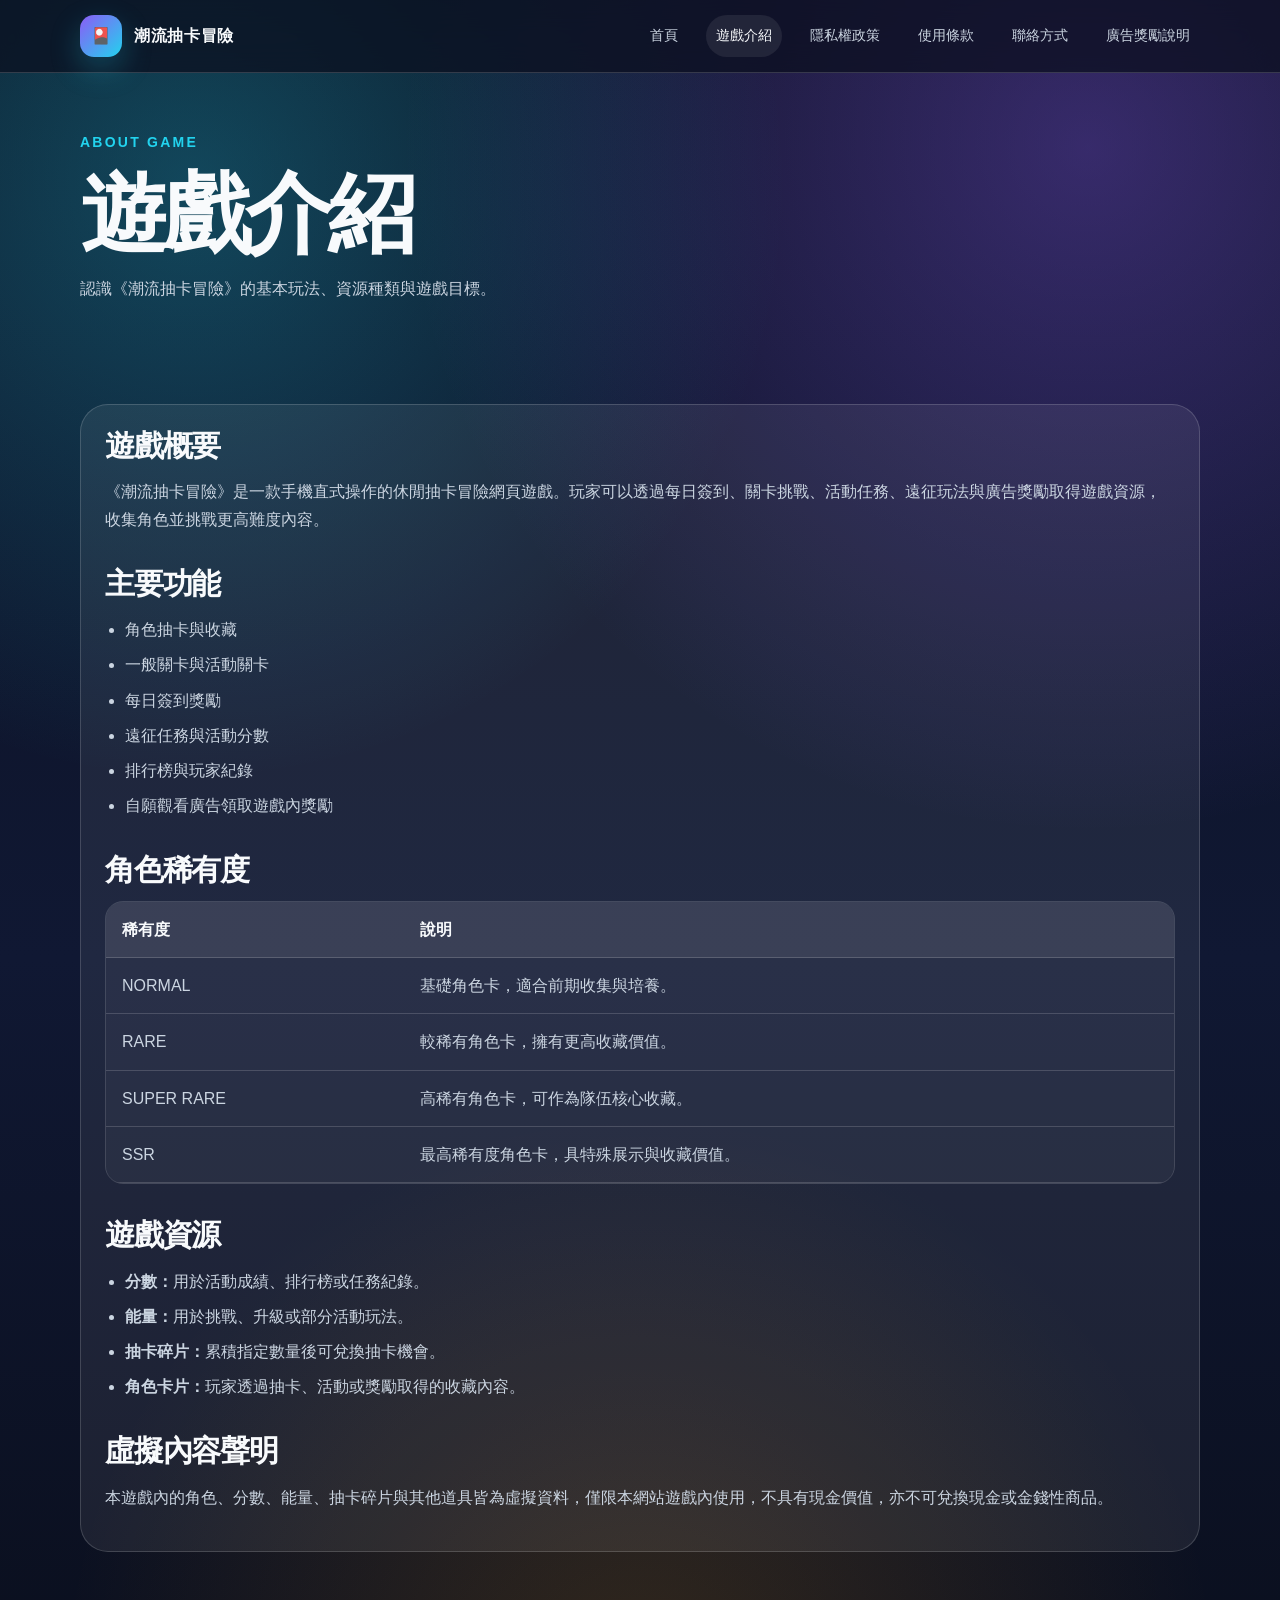
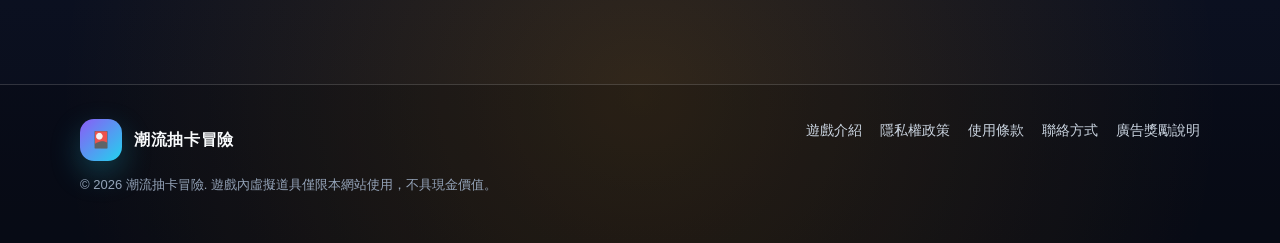
==== about.html @ 0007757f "Add files via upload" ====
<!doctype html>
<html lang="zh-Hant-TW">
<head>
  <meta charset="utf-8">
  <meta name="viewport" content="width=device-width, initial-scale=1">
  <title>遊戲介紹｜潮流抽卡冒險</title>
  <meta name="description" content="潮流抽卡冒險遊戲介紹與玩法說明。">
  <meta name="theme-color" content="#0b1020">
  <link rel="stylesheet" href="assets/styles.css">
</head>
<body>
<header class="site-header">
  <div class="container navbar">
    <a class="brand" href="index.html" aria-label="潮流抽卡冒險 首頁">
      <span class="brand-mark">🎴</span>
      <span>潮流抽卡冒險</span>
    </a>
    <button class="menu-button" data-menu-button aria-expanded="false" aria-label="開啟選單">選單</button>
    <nav class="nav-links" data-nav-links>
      <a href="index.html">首頁</a>
<a href="about.html" aria-current="page">遊戲介紹</a>
<a href="privacy.html">隱私權政策</a>
<a href="terms.html">使用條款</a>
<a href="contact.html">聯絡方式</a>
<a href="rewarded-ads.html">廣告獎勵說明</a>
    </nav>
  </div>
</header>
<main>

<section class="page-hero">
  <div class="container">
    <div class="eyebrow">About Game</div>
    <h1>遊戲介紹</h1>
    <p>認識《潮流抽卡冒險》的基本玩法、資源種類與遊戲目標。</p>
  </div>
</section>
<section class="section">
  <div class="container content">
    <h2>遊戲概要</h2>
    <p>《潮流抽卡冒險》是一款手機直式操作的休閒抽卡冒險網頁遊戲。玩家可以透過每日簽到、關卡挑戰、活動任務、遠征玩法與廣告獎勵取得遊戲資源，收集角色並挑戰更高難度內容。</p>

    <h2>主要功能</h2>
    <ul>
      <li>角色抽卡與收藏</li>
      <li>一般關卡與活動關卡</li>
      <li>每日簽到獎勵</li>
      <li>遠征任務與活動分數</li>
      <li>排行榜與玩家紀錄</li>
      <li>自願觀看廣告領取遊戲內獎勵</li>
    </ul>

    <h2>角色稀有度</h2>
    <div class="table-wrap">
      <table>
        <thead>
          <tr><th>稀有度</th><th>說明</th></tr>
        </thead>
        <tbody>
          <tr><td>NORMAL</td><td>基礎角色卡，適合前期收集與培養。</td></tr>
          <tr><td>RARE</td><td>較稀有角色卡，擁有更高收藏價值。</td></tr>
          <tr><td>SUPER RARE</td><td>高稀有角色卡，可作為隊伍核心收藏。</td></tr>
          <tr><td>SSR</td><td>最高稀有度角色卡，具特殊展示與收藏價值。</td></tr>
        </tbody>
      </table>
    </div>

    <h2>遊戲資源</h2>
    <ul>
      <li><strong>分數：</strong>用於活動成績、排行榜或任務紀錄。</li>
      <li><strong>能量：</strong>用於挑戰、升級或部分活動玩法。</li>
      <li><strong>抽卡碎片：</strong>累積指定數量後可兌換抽卡機會。</li>
      <li><strong>角色卡片：</strong>玩家透過抽卡、活動或獎勵取得的收藏內容。</li>
    </ul>

    <h2>虛擬內容聲明</h2>
    <p>本遊戲內的角色、分數、能量、抽卡碎片與其他道具皆為虛擬資料，僅限本網站遊戲內使用，不具有現金價值，亦不可兌換現金或金錢性商品。</p>
  </div>
</section>

</main>
<footer class="site-footer">
  <div class="container footer-grid">
    <div>
      <div class="brand">
        <span class="brand-mark">🎴</span>
        <span>潮流抽卡冒險</span>
      </div>
      <p class="copyright">© 2026 潮流抽卡冒險. 遊戲內虛擬道具僅限本網站使用，不具現金價值。</p>
    </div>
    <div class="footer-links">
      <a href="about.html">遊戲介紹</a>
      <a href="privacy.html">隱私權政策</a>
      <a href="terms.html">使用條款</a>
      <a href="contact.html">聯絡方式</a>
      <a href="rewarded-ads.html">廣告獎勵說明</a>
    </div>
  </div>
</footer>
<script src="assets/site.js"></script>
</body>
</html>
---- assets/styles.css ----
:root {
  --bg: #0b1020;
  --panel: rgba(255, 255, 255, 0.08);
  --panel-strong: rgba(255, 255, 255, 0.13);
  --text: #f8fafc;
  --muted: #cbd5e1;
  --soft: #94a3b8;
  --brand: #8b5cf6;
  --brand-2: #22d3ee;
  --accent: #f59e0b;
  --danger: #fb7185;
  --ok: #34d399;
  --border: rgba(255, 255, 255, 0.16);
  --shadow: 0 24px 70px rgba(0, 0, 0, 0.35);
  --radius: 24px;
}

* {
  box-sizing: border-box;
}

html {
  scroll-behavior: smooth;
}

body {
  margin: 0;
  min-height: 100vh;
  color: var(--text);
  font-family: -apple-system, BlinkMacSystemFont, "Segoe UI", "Noto Sans TC", "Microsoft JhengHei", Arial, sans-serif;
  background:
    radial-gradient(circle at 15% 10%, rgba(34, 211, 238, 0.28), transparent 30%),
    radial-gradient(circle at 85% 8%, rgba(139, 92, 246, 0.34), transparent 34%),
    radial-gradient(circle at 50% 92%, rgba(245, 158, 11, 0.17), transparent 32%),
    linear-gradient(180deg, #0b1020 0%, #101833 52%, #090d19 100%);
  line-height: 1.7;
}

a {
  color: inherit;
  text-decoration: none;
}

p {
  color: var(--muted);
}

.container {
  width: min(1120px, calc(100% - 36px));
  margin: 0 auto;
}

.site-header {
  position: sticky;
  top: 0;
  z-index: 50;
  backdrop-filter: blur(16px);
  background: rgba(11, 16, 32, 0.74);
  border-bottom: 1px solid var(--border);
}

.navbar {
  height: 72px;
  display: flex;
  align-items: center;
  justify-content: space-between;
  gap: 18px;
}

.brand {
  display: flex;
  align-items: center;
  gap: 12px;
  font-weight: 900;
  letter-spacing: 0.04em;
}

.brand-mark {
  width: 42px;
  height: 42px;
  border-radius: 14px;
  display: grid;
  place-items: center;
  background: linear-gradient(135deg, var(--brand), var(--brand-2));
  box-shadow: 0 12px 30px rgba(34, 211, 238, 0.25);
}

.nav-links {
  display: flex;
  align-items: center;
  gap: 18px;
  color: var(--muted);
  font-size: 14px;
}

.nav-links a {
  padding: 9px 10px;
  border-radius: 999px;
}

.nav-links a:hover,
.nav-links a[aria-current="page"] {
  color: var(--text);
  background: rgba(255, 255, 255, 0.08);
}

.menu-button {
  display: none;
  border: 1px solid var(--border);
  background: var(--panel);
  color: var(--text);
  padding: 9px 12px;
  border-radius: 12px;
  font-weight: 700;
}

.hero {
  padding: 78px 0 46px;
}

.hero-grid {
  display: grid;
  grid-template-columns: 1.05fr 0.95fr;
  gap: 32px;
  align-items: center;
}

.eyebrow {
  color: var(--brand-2);
  font-size: 14px;
  font-weight: 800;
  letter-spacing: 0.16em;
  text-transform: uppercase;
}

h1 {
  margin: 14px 0 16px;
  font-size: clamp(42px, 8vw, 88px);
  line-height: 1.02;
  letter-spacing: -0.06em;
}

h2 {
  margin: 0 0 14px;
  font-size: clamp(28px, 4.4vw, 46px);
  line-height: 1.12;
  letter-spacing: -0.04em;
}

h3 {
  margin: 0 0 10px;
  font-size: 22px;
}

.hero p {
  font-size: 18px;
  max-width: 640px;
}

.actions {
  display: flex;
  flex-wrap: wrap;
  gap: 14px;
  margin-top: 28px;
}

.btn {
  display: inline-flex;
  align-items: center;
  justify-content: center;
  min-height: 48px;
  padding: 13px 20px;
  border-radius: 999px;
  font-weight: 900;
  border: 1px solid transparent;
  transition: transform 0.2s ease, background 0.2s ease, border-color 0.2s ease;
}

.btn:hover {
  transform: translateY(-2px);
}

.btn-primary {
  background: linear-gradient(135deg, var(--accent), #f97316);
  color: #111827;
  box-shadow: 0 14px 34px rgba(245, 158, 11, 0.22);
}

.btn-secondary {
  background: rgba(255, 255, 255, 0.08);
  border-color: var(--border);
  color: var(--text);
}

.hero-card {
  position: relative;
  min-height: 520px;
  border: 1px solid var(--border);
  border-radius: 32px;
  background:
    linear-gradient(150deg, rgba(255,255,255,0.14), rgba(255,255,255,0.05)),
    radial-gradient(circle at top left, rgba(34, 211, 238, 0.25), transparent 40%);
  box-shadow: var(--shadow);
  overflow: hidden;
  padding: 26px;
}

.phone-frame {
  width: min(330px, 100%);
  min-height: 468px;
  margin: 0 auto;
  border: 10px solid rgba(255,255,255,0.12);
  border-radius: 40px;
  background: linear-gradient(180deg, #151b32, #0d1325);
  box-shadow: inset 0 0 0 1px rgba(255,255,255,0.1), 0 26px 60px rgba(0,0,0,0.35);
  padding: 18px;
}

.phone-top {
  width: 92px;
  height: 6px;
  background: rgba(255,255,255,0.2);
  border-radius: 99px;
  margin: 0 auto 22px;
}

.game-preview-card {
  border-radius: 26px;
  padding: 18px;
  background:
    linear-gradient(145deg, rgba(139,92,246,0.42), rgba(34,211,238,0.2)),
    rgba(255,255,255,0.08);
  border: 1px solid rgba(255,255,255,0.18);
}

.rarity-row {
  display: grid;
  grid-template-columns: repeat(4, 1fr);
  gap: 8px;
  margin-top: 16px;
}

.rarity {
  text-align: center;
  border-radius: 14px;
  padding: 8px 4px;
  background: rgba(255,255,255,0.08);
  color: var(--muted);
  font-size: 12px;
  font-weight: 800;
}

.quest-list {
  display: grid;
  gap: 10px;
  margin-top: 18px;
}

.quest-item {
  display: flex;
  justify-content: space-between;
  gap: 12px;
  padding: 12px;
  border-radius: 16px;
  background: rgba(255,255,255,0.07);
  border: 1px solid rgba(255,255,255,0.10);
  font-size: 13px;
  color: var(--muted);
}

.section {
  padding: 62px 0;
}

.grid-3 {
  display: grid;
  grid-template-columns: repeat(3, 1fr);
  gap: 18px;
}

.grid-2 {
  display: grid;
  grid-template-columns: repeat(2, 1fr);
  gap: 18px;
}

.card {
  padding: 24px;
  border-radius: var(--radius);
  background: var(--panel);
  border: 1px solid var(--border);
  box-shadow: 0 18px 45px rgba(0,0,0,0.16);
}

.card strong {
  color: var(--text);
}

.stat {
  font-size: 34px;
  line-height: 1;
  font-weight: 950;
  color: var(--text);
}

.badge {
  display: inline-flex;
  align-items: center;
  gap: 8px;
  margin-bottom: 14px;
  padding: 7px 12px;
  border-radius: 99px;
  background: rgba(34, 211, 238, 0.12);
  border: 1px solid rgba(34, 211, 238, 0.24);
  color: #a5f3fc;
  font-size: 13px;
  font-weight: 800;
}

.notice {
  border-left: 4px solid var(--brand-2);
  background: rgba(34, 211, 238, 0.08);
}

.warning {
  border-left-color: var(--accent);
  background: rgba(245, 158, 11, 0.08);
}

.page-hero {
  padding: 58px 0 24px;
}

.content {
  padding: 24px;
  border-radius: 28px;
  background: rgba(255,255,255,0.07);
  border: 1px solid var(--border);
}

.content h2 {
  margin-top: 34px;
  font-size: 30px;
}

.content h2:first-child {
  margin-top: 0;
}

.content ul,
.content ol {
  color: var(--muted);
  padding-left: 1.25em;
}

.content li {
  margin-bottom: 8px;
}

.table-wrap {
  overflow-x: auto;
  border-radius: 18px;
  border: 1px solid var(--border);
}

table {
  width: 100%;
  min-width: 620px;
  border-collapse: collapse;
  color: var(--muted);
  background: rgba(255,255,255,0.04);
}

th, td {
  padding: 14px 16px;
  text-align: left;
  border-bottom: 1px solid var(--border);
}

th {
  color: var(--text);
  background: rgba(255,255,255,0.08);
}

.site-footer {
  margin-top: 70px;
  border-top: 1px solid var(--border);
  background: rgba(0,0,0,0.18);
}

.footer-grid {
  display: grid;
  grid-template-columns: 1.2fr 1fr;
  gap: 24px;
  padding: 34px 0;
}

.footer-links {
  display: flex;
  flex-wrap: wrap;
  justify-content: flex-end;
  gap: 12px 18px;
  color: var(--muted);
  font-size: 14px;
}

.copyright {
  color: var(--soft);
  font-size: 13px;
}

.placeholder-box {
  border: 1px dashed rgba(255,255,255,0.32);
  background: rgba(255,255,255,0.06);
  padding: 22px;
  border-radius: 22px;
}

.code {
  display: inline-block;
  padding: 2px 8px;
  border-radius: 8px;
  background: rgba(255,255,255,0.10);
  color: var(--text);
  font-family: ui-monospace, SFMono-Regular, Menlo, Consolas, monospace;
}

@media (max-width: 900px) {
  .hero-grid,
  .grid-2,
  .grid-3,
  .footer-grid {
    grid-template-columns: 1fr;
  }

  .hero-card {
    min-height: auto;
  }

  .footer-links {
    justify-content: flex-start;
  }

  .nav-links {
    display: none;
    position: absolute;
    left: 18px;
    right: 18px;
    top: 78px;
    flex-direction: column;
    align-items: stretch;
    padding: 14px;
    background: rgba(11, 16, 32, 0.96);
    border: 1px solid var(--border);
    border-radius: 20px;
    box-shadow: var(--shadow);
  }

  .nav-links.is-open {
    display: flex;
  }

  .menu-button {
    display: inline-flex;
  }

  .navbar {
    height: 66px;
  }

  .section {
    padding: 44px 0;
  }
}

@media (max-width: 520px) {
  .container {
    width: min(100% - 26px, 1120px);
  }

  .hero {
    padding-top: 48px;
  }

  .actions .btn {
    width: 100%;
  }

  .phone-frame {
    border-radius: 34px;
    min-height: 420px;
  }

  .card,
  .content {
    padding: 20px;
  }
}
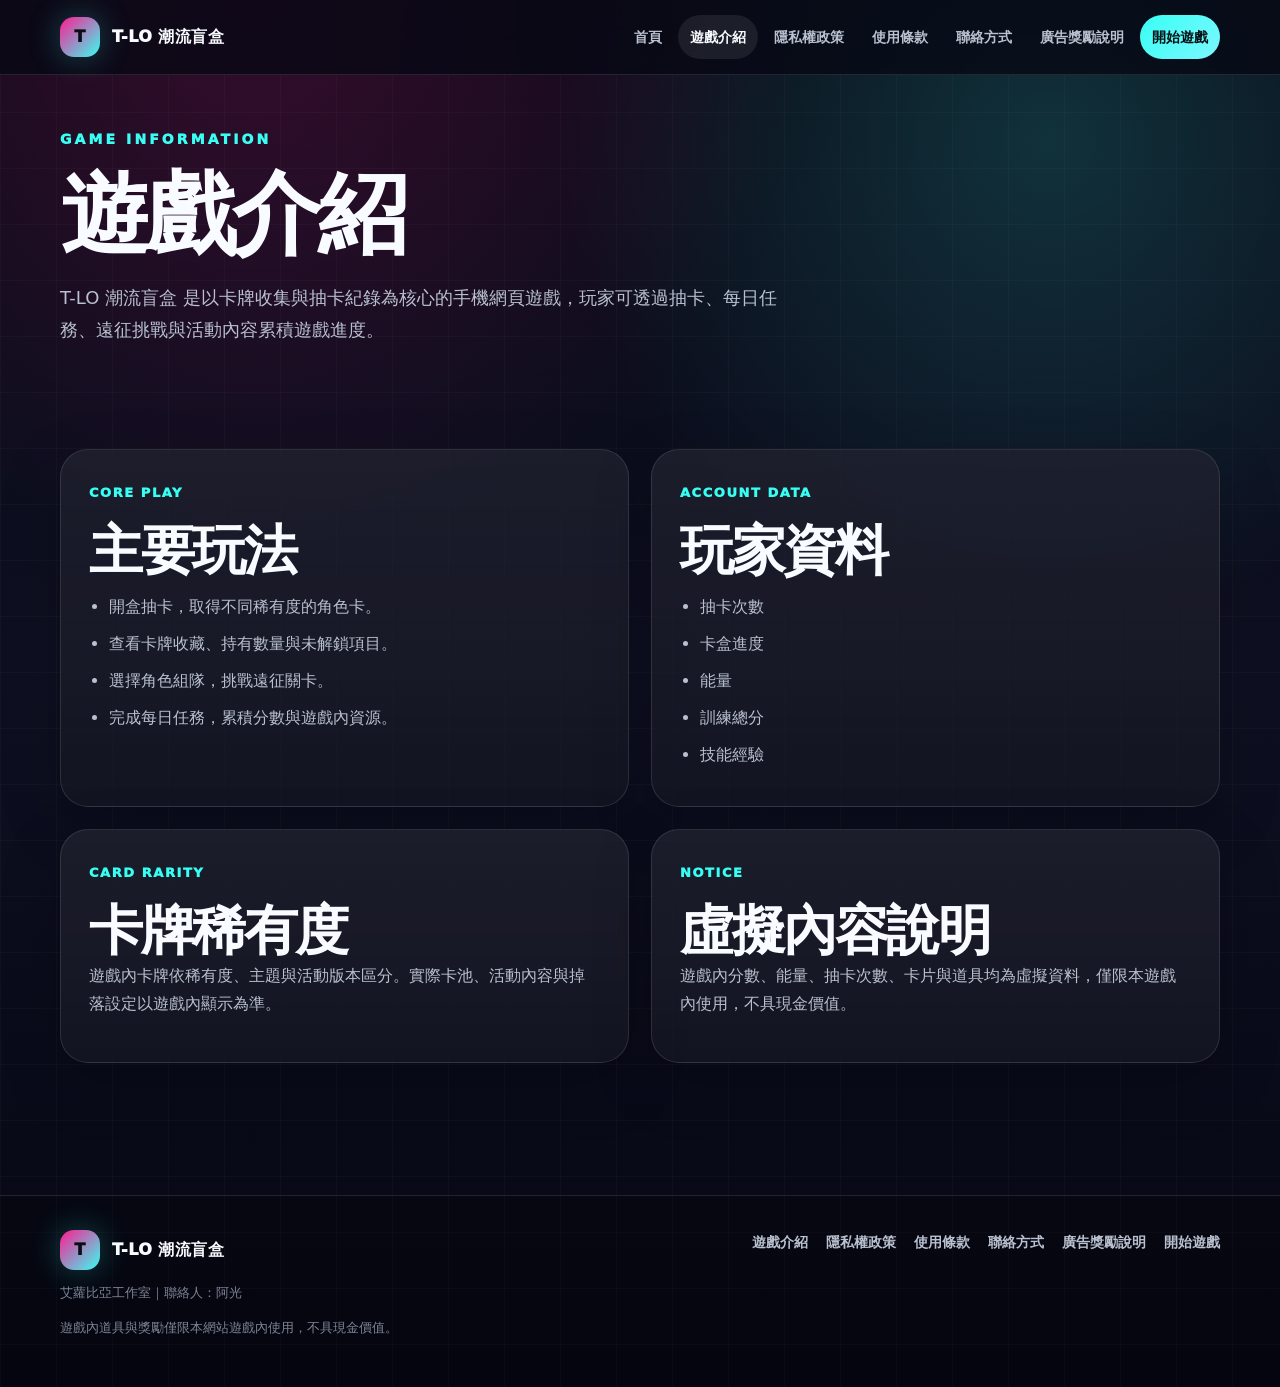
==== commit f946695e: "Add files via upload" ====
--- a/about.html
+++ b/about.html
@@ -1,102 +1,6 @@
-<!doctype html>
-<html lang="zh-Hant-TW">
-<head>
-  <meta charset="utf-8">
-  <meta name="viewport" content="width=device-width, initial-scale=1">
-  <title>遊戲介紹｜潮流抽卡冒險</title>
-  <meta name="description" content="潮流抽卡冒險遊戲介紹與玩法說明。">
-  <meta name="theme-color" content="#0b1020">
-  <link rel="stylesheet" href="assets/styles.css">
-</head>
-<body>
-<header class="site-header">
-  <div class="container navbar">
-    <a class="brand" href="index.html" aria-label="潮流抽卡冒險 首頁">
-      <span class="brand-mark">🎴</span>
-      <span>潮流抽卡冒險</span>
-    </a>
-    <button class="menu-button" data-menu-button aria-expanded="false" aria-label="開啟選單">選單</button>
-    <nav class="nav-links" data-nav-links>
-      <a href="index.html">首頁</a>
+<!doctype html><html lang="zh-Hant-TW"><head><meta charset="utf-8"><meta name="viewport" content="width=device-width, initial-scale=1"><title>遊戲介紹｜T-LO 潮流盲盒</title><meta name="description" content="T-LO 潮流盲盒遊戲介紹。"><meta name="theme-color" content="#070814"><link rel="stylesheet" href="assets/styles.css"></head><body><header class="site-header"><div class="container nav"><a class="logo" href="index.html" aria-label="T-LO 潮流盲盒 官方網站首頁"><span class="logo-mark">T</span><span>T-LO 潮流盲盒</span></a><button class="menu-btn" data-menu-button aria-expanded="false" aria-label="開啟選單">選單</button><nav class="nav-links" data-nav-links><a href="index.html">首頁</a>
 <a href="about.html" aria-current="page">遊戲介紹</a>
 <a href="privacy.html">隱私權政策</a>
 <a href="terms.html">使用條款</a>
 <a href="contact.html">聯絡方式</a>
-<a href="rewarded-ads.html">廣告獎勵說明</a>
-    </nav>
-  </div>
-</header>
-<main>
-
-<section class="page-hero">
-  <div class="container">
-    <div class="eyebrow">About Game</div>
-    <h1>遊戲介紹</h1>
-    <p>認識《潮流抽卡冒險》的基本玩法、資源種類與遊戲目標。</p>
-  </div>
-</section>
-<section class="section">
-  <div class="container content">
-    <h2>遊戲概要</h2>
-    <p>《潮流抽卡冒險》是一款手機直式操作的休閒抽卡冒險網頁遊戲。玩家可以透過每日簽到、關卡挑戰、活動任務、遠征玩法與廣告獎勵取得遊戲資源，收集角色並挑戰更高難度內容。</p>
-
-    <h2>主要功能</h2>
-    <ul>
-      <li>角色抽卡與收藏</li>
-      <li>一般關卡與活動關卡</li>
-      <li>每日簽到獎勵</li>
-      <li>遠征任務與活動分數</li>
-      <li>排行榜與玩家紀錄</li>
-      <li>自願觀看廣告領取遊戲內獎勵</li>
-    </ul>
-
-    <h2>角色稀有度</h2>
-    <div class="table-wrap">
-      <table>
-        <thead>
-          <tr><th>稀有度</th><th>說明</th></tr>
-        </thead>
-        <tbody>
-          <tr><td>NORMAL</td><td>基礎角色卡，適合前期收集與培養。</td></tr>
-          <tr><td>RARE</td><td>較稀有角色卡，擁有更高收藏價值。</td></tr>
-          <tr><td>SUPER RARE</td><td>高稀有角色卡，可作為隊伍核心收藏。</td></tr>
-          <tr><td>SSR</td><td>最高稀有度角色卡，具特殊展示與收藏價值。</td></tr>
-        </tbody>
-      </table>
-    </div>
-
-    <h2>遊戲資源</h2>
-    <ul>
-      <li><strong>分數：</strong>用於活動成績、排行榜或任務紀錄。</li>
-      <li><strong>能量：</strong>用於挑戰、升級或部分活動玩法。</li>
-      <li><strong>抽卡碎片：</strong>累積指定數量後可兌換抽卡機會。</li>
-      <li><strong>角色卡片：</strong>玩家透過抽卡、活動或獎勵取得的收藏內容。</li>
-    </ul>
-
-    <h2>虛擬內容聲明</h2>
-    <p>本遊戲內的角色、分數、能量、抽卡碎片與其他道具皆為虛擬資料，僅限本網站遊戲內使用，不具有現金價值，亦不可兌換現金或金錢性商品。</p>
-  </div>
-</section>
-
-</main>
-<footer class="site-footer">
-  <div class="container footer-grid">
-    <div>
-      <div class="brand">
-        <span class="brand-mark">🎴</span>
-        <span>潮流抽卡冒險</span>
-      </div>
-      <p class="copyright">© 2026 潮流抽卡冒險. 遊戲內虛擬道具僅限本網站使用，不具現金價值。</p>
-    </div>
-    <div class="footer-links">
-      <a href="about.html">遊戲介紹</a>
-      <a href="privacy.html">隱私權政策</a>
-      <a href="terms.html">使用條款</a>
-      <a href="contact.html">聯絡方式</a>
-      <a href="rewarded-ads.html">廣告獎勵說明</a>
-    </div>
-  </div>
-</footer>
-<script src="assets/site.js"></script>
-</body>
-</html>+<a href="rewarded-ads.html">廣告獎勵說明</a><a class="nav-cta" href="https://xiaxguang.github.io/tlo-frontend/">開始遊戲</a></nav></div></header><main><section class="page-hero"><div class="container"><div class="kicker">Game Information</div><h1>遊戲介紹</h1><p>T-LO 潮流盲盒 是以卡牌收集與抽卡紀錄為核心的手機網頁遊戲，玩家可透過抽卡、每日任務、遠征挑戰與活動內容累積遊戲進度。</p></div></section><section class="section"><div class="container grid-2"><article class="content-panel"><span class="label">Core Play</span><h2>主要玩法</h2><ul><li>開盒抽卡，取得不同稀有度的角色卡。</li><li>查看卡牌收藏、持有數量與未解鎖項目。</li><li>選擇角色組隊，挑戰遠征關卡。</li><li>完成每日任務，累積分數與遊戲內資源。</li></ul></article><article class="content-panel"><span class="label">Account Data</span><h2>玩家資料</h2><ul><li>抽卡次數</li><li>卡盒進度</li><li>能量</li><li>訓練總分</li><li>技能經驗</li></ul></article><article class="content-panel"><span class="label">Card Rarity</span><h2>卡牌稀有度</h2><p>遊戲內卡牌依稀有度、主題與活動版本區分。實際卡池、活動內容與掉落設定以遊戲內顯示為準。</p></article><article class="content-panel"><span class="label">Notice</span><h2>虛擬內容說明</h2><p>遊戲內分數、能量、抽卡次數、卡片與道具均為虛擬資料，僅限本遊戲內使用，不具現金價值。</p></article></div></section></main><footer class="footer"><div class="container footer-grid"><div><a class="logo" href="index.html"><span class="logo-mark">T</span><span>T-LO 潮流盲盒</span></a><p class="small">艾蘿比亞工作室｜聯絡人：阿光</p><p class="small">遊戲內道具與獎勵僅限本網站遊戲內使用，不具現金價值。</p></div><div class="footer-links"><a href="about.html">遊戲介紹</a><a href="privacy.html">隱私權政策</a><a href="terms.html">使用條款</a><a href="contact.html">聯絡方式</a><a href="rewarded-ads.html">廣告獎勵說明</a><a href="https://xiaxguang.github.io/tlo-frontend/">開始遊戲</a></div></div></footer><script src="assets/site.js"></script></body></html>
--- a/assets/styles.css
+++ b/assets/styles.css
@@ -1,498 +1,2 @@
-:root {
-  --bg: #0b1020;
-  --panel: rgba(255, 255, 255, 0.08);
-  --panel-strong: rgba(255, 255, 255, 0.13);
-  --text: #f8fafc;
-  --muted: #cbd5e1;
-  --soft: #94a3b8;
-  --brand: #8b5cf6;
-  --brand-2: #22d3ee;
-  --accent: #f59e0b;
-  --danger: #fb7185;
-  --ok: #34d399;
-  --border: rgba(255, 255, 255, 0.16);
-  --shadow: 0 24px 70px rgba(0, 0, 0, 0.35);
-  --radius: 24px;
-}
 
-* {
-  box-sizing: border-box;
-}
-
-html {
-  scroll-behavior: smooth;
-}
-
-body {
-  margin: 0;
-  min-height: 100vh;
-  color: var(--text);
-  font-family: -apple-system, BlinkMacSystemFont, "Segoe UI", "Noto Sans TC", "Microsoft JhengHei", Arial, sans-serif;
-  background:
-    radial-gradient(circle at 15% 10%, rgba(34, 211, 238, 0.28), transparent 30%),
-    radial-gradient(circle at 85% 8%, rgba(139, 92, 246, 0.34), transparent 34%),
-    radial-gradient(circle at 50% 92%, rgba(245, 158, 11, 0.17), transparent 32%),
-    linear-gradient(180deg, #0b1020 0%, #101833 52%, #090d19 100%);
-  line-height: 1.7;
-}
-
-a {
-  color: inherit;
-  text-decoration: none;
-}
-
-p {
-  color: var(--muted);
-}
-
-.container {
-  width: min(1120px, calc(100% - 36px));
-  margin: 0 auto;
-}
-
-.site-header {
-  position: sticky;
-  top: 0;
-  z-index: 50;
-  backdrop-filter: blur(16px);
-  background: rgba(11, 16, 32, 0.74);
-  border-bottom: 1px solid var(--border);
-}
-
-.navbar {
-  height: 72px;
-  display: flex;
-  align-items: center;
-  justify-content: space-between;
-  gap: 18px;
-}
-
-.brand {
-  display: flex;
-  align-items: center;
-  gap: 12px;
-  font-weight: 900;
-  letter-spacing: 0.04em;
-}
-
-.brand-mark {
-  width: 42px;
-  height: 42px;
-  border-radius: 14px;
-  display: grid;
-  place-items: center;
-  background: linear-gradient(135deg, var(--brand), var(--brand-2));
-  box-shadow: 0 12px 30px rgba(34, 211, 238, 0.25);
-}
-
-.nav-links {
-  display: flex;
-  align-items: center;
-  gap: 18px;
-  color: var(--muted);
-  font-size: 14px;
-}
-
-.nav-links a {
-  padding: 9px 10px;
-  border-radius: 999px;
-}
-
-.nav-links a:hover,
-.nav-links a[aria-current="page"] {
-  color: var(--text);
-  background: rgba(255, 255, 255, 0.08);
-}
-
-.menu-button {
-  display: none;
-  border: 1px solid var(--border);
-  background: var(--panel);
-  color: var(--text);
-  padding: 9px 12px;
-  border-radius: 12px;
-  font-weight: 700;
-}
-
-.hero {
-  padding: 78px 0 46px;
-}
-
-.hero-grid {
-  display: grid;
-  grid-template-columns: 1.05fr 0.95fr;
-  gap: 32px;
-  align-items: center;
-}
-
-.eyebrow {
-  color: var(--brand-2);
-  font-size: 14px;
-  font-weight: 800;
-  letter-spacing: 0.16em;
-  text-transform: uppercase;
-}
-
-h1 {
-  margin: 14px 0 16px;
-  font-size: clamp(42px, 8vw, 88px);
-  line-height: 1.02;
-  letter-spacing: -0.06em;
-}
-
-h2 {
-  margin: 0 0 14px;
-  font-size: clamp(28px, 4.4vw, 46px);
-  line-height: 1.12;
-  letter-spacing: -0.04em;
-}
-
-h3 {
-  margin: 0 0 10px;
-  font-size: 22px;
-}
-
-.hero p {
-  font-size: 18px;
-  max-width: 640px;
-}
-
-.actions {
-  display: flex;
-  flex-wrap: wrap;
-  gap: 14px;
-  margin-top: 28px;
-}
-
-.btn {
-  display: inline-flex;
-  align-items: center;
-  justify-content: center;
-  min-height: 48px;
-  padding: 13px 20px;
-  border-radius: 999px;
-  font-weight: 900;
-  border: 1px solid transparent;
-  transition: transform 0.2s ease, background 0.2s ease, border-color 0.2s ease;
-}
-
-.btn:hover {
-  transform: translateY(-2px);
-}
-
-.btn-primary {
-  background: linear-gradient(135deg, var(--accent), #f97316);
-  color: #111827;
-  box-shadow: 0 14px 34px rgba(245, 158, 11, 0.22);
-}
-
-.btn-secondary {
-  background: rgba(255, 255, 255, 0.08);
-  border-color: var(--border);
-  color: var(--text);
-}
-
-.hero-card {
-  position: relative;
-  min-height: 520px;
-  border: 1px solid var(--border);
-  border-radius: 32px;
-  background:
-    linear-gradient(150deg, rgba(255,255,255,0.14), rgba(255,255,255,0.05)),
-    radial-gradient(circle at top left, rgba(34, 211, 238, 0.25), transparent 40%);
-  box-shadow: var(--shadow);
-  overflow: hidden;
-  padding: 26px;
-}
-
-.phone-frame {
-  width: min(330px, 100%);
-  min-height: 468px;
-  margin: 0 auto;
-  border: 10px solid rgba(255,255,255,0.12);
-  border-radius: 40px;
-  background: linear-gradient(180deg, #151b32, #0d1325);
-  box-shadow: inset 0 0 0 1px rgba(255,255,255,0.1), 0 26px 60px rgba(0,0,0,0.35);
-  padding: 18px;
-}
-
-.phone-top {
-  width: 92px;
-  height: 6px;
-  background: rgba(255,255,255,0.2);
-  border-radius: 99px;
-  margin: 0 auto 22px;
-}
-
-.game-preview-card {
-  border-radius: 26px;
-  padding: 18px;
-  background:
-    linear-gradient(145deg, rgba(139,92,246,0.42), rgba(34,211,238,0.2)),
-    rgba(255,255,255,0.08);
-  border: 1px solid rgba(255,255,255,0.18);
-}
-
-.rarity-row {
-  display: grid;
-  grid-template-columns: repeat(4, 1fr);
-  gap: 8px;
-  margin-top: 16px;
-}
-
-.rarity {
-  text-align: center;
-  border-radius: 14px;
-  padding: 8px 4px;
-  background: rgba(255,255,255,0.08);
-  color: var(--muted);
-  font-size: 12px;
-  font-weight: 800;
-}
-
-.quest-list {
-  display: grid;
-  gap: 10px;
-  margin-top: 18px;
-}
-
-.quest-item {
-  display: flex;
-  justify-content: space-between;
-  gap: 12px;
-  padding: 12px;
-  border-radius: 16px;
-  background: rgba(255,255,255,0.07);
-  border: 1px solid rgba(255,255,255,0.10);
-  font-size: 13px;
-  color: var(--muted);
-}
-
-.section {
-  padding: 62px 0;
-}
-
-.grid-3 {
-  display: grid;
-  grid-template-columns: repeat(3, 1fr);
-  gap: 18px;
-}
-
-.grid-2 {
-  display: grid;
-  grid-template-columns: repeat(2, 1fr);
-  gap: 18px;
-}
-
-.card {
-  padding: 24px;
-  border-radius: var(--radius);
-  background: var(--panel);
-  border: 1px solid var(--border);
-  box-shadow: 0 18px 45px rgba(0,0,0,0.16);
-}
-
-.card strong {
-  color: var(--text);
-}
-
-.stat {
-  font-size: 34px;
-  line-height: 1;
-  font-weight: 950;
-  color: var(--text);
-}
-
-.badge {
-  display: inline-flex;
-  align-items: center;
-  gap: 8px;
-  margin-bottom: 14px;
-  padding: 7px 12px;
-  border-radius: 99px;
-  background: rgba(34, 211, 238, 0.12);
-  border: 1px solid rgba(34, 211, 238, 0.24);
-  color: #a5f3fc;
-  font-size: 13px;
-  font-weight: 800;
-}
-
-.notice {
-  border-left: 4px solid var(--brand-2);
-  background: rgba(34, 211, 238, 0.08);
-}
-
-.warning {
-  border-left-color: var(--accent);
-  background: rgba(245, 158, 11, 0.08);
-}
-
-.page-hero {
-  padding: 58px 0 24px;
-}
-
-.content {
-  padding: 24px;
-  border-radius: 28px;
-  background: rgba(255,255,255,0.07);
-  border: 1px solid var(--border);
-}
-
-.content h2 {
-  margin-top: 34px;
-  font-size: 30px;
-}
-
-.content h2:first-child {
-  margin-top: 0;
-}
-
-.content ul,
-.content ol {
-  color: var(--muted);
-  padding-left: 1.25em;
-}
-
-.content li {
-  margin-bottom: 8px;
-}
-
-.table-wrap {
-  overflow-x: auto;
-  border-radius: 18px;
-  border: 1px solid var(--border);
-}
-
-table {
-  width: 100%;
-  min-width: 620px;
-  border-collapse: collapse;
-  color: var(--muted);
-  background: rgba(255,255,255,0.04);
-}
-
-th, td {
-  padding: 14px 16px;
-  text-align: left;
-  border-bottom: 1px solid var(--border);
-}
-
-th {
-  color: var(--text);
-  background: rgba(255,255,255,0.08);
-}
-
-.site-footer {
-  margin-top: 70px;
-  border-top: 1px solid var(--border);
-  background: rgba(0,0,0,0.18);
-}
-
-.footer-grid {
-  display: grid;
-  grid-template-columns: 1.2fr 1fr;
-  gap: 24px;
-  padding: 34px 0;
-}
-
-.footer-links {
-  display: flex;
-  flex-wrap: wrap;
-  justify-content: flex-end;
-  gap: 12px 18px;
-  color: var(--muted);
-  font-size: 14px;
-}
-
-.copyright {
-  color: var(--soft);
-  font-size: 13px;
-}
-
-.placeholder-box {
-  border: 1px dashed rgba(255,255,255,0.32);
-  background: rgba(255,255,255,0.06);
-  padding: 22px;
-  border-radius: 22px;
-}
-
-.code {
-  display: inline-block;
-  padding: 2px 8px;
-  border-radius: 8px;
-  background: rgba(255,255,255,0.10);
-  color: var(--text);
-  font-family: ui-monospace, SFMono-Regular, Menlo, Consolas, monospace;
-}
-
-@media (max-width: 900px) {
-  .hero-grid,
-  .grid-2,
-  .grid-3,
-  .footer-grid {
-    grid-template-columns: 1fr;
-  }
-
-  .hero-card {
-    min-height: auto;
-  }
-
-  .footer-links {
-    justify-content: flex-start;
-  }
-
-  .nav-links {
-    display: none;
-    position: absolute;
-    left: 18px;
-    right: 18px;
-    top: 78px;
-    flex-direction: column;
-    align-items: stretch;
-    padding: 14px;
-    background: rgba(11, 16, 32, 0.96);
-    border: 1px solid var(--border);
-    border-radius: 20px;
-    box-shadow: var(--shadow);
-  }
-
-  .nav-links.is-open {
-    display: flex;
-  }
-
-  .menu-button {
-    display: inline-flex;
-  }
-
-  .navbar {
-    height: 66px;
-  }
-
-  .section {
-    padding: 44px 0;
-  }
-}
-
-@media (max-width: 520px) {
-  .container {
-    width: min(100% - 26px, 1120px);
-  }
-
-  .hero {
-    padding-top: 48px;
-  }
-
-  .actions .btn {
-    width: 100%;
-  }
-
-  .phone-frame {
-    border-radius: 34px;
-    min-height: 420px;
-  }
-
-  .card,
-  .content {
-    padding: 20px;
-  }
-}+:root{--bg:#070814;--panel:rgba(17,20,38,.78);--line:rgba(74,255,245,.28);--soft:rgba(255,255,255,.11);--cyan:#38fff3;--pink:#ff1b91;--gold:#f7c65f;--text:#f8fbff;--muted:#b9c0cf;--quiet:#7d8496;--radius:28px;--shadow:0 30px 90px rgba(0,0,0,.45);--max:1160px}*{box-sizing:border-box}html{scroll-behavior:smooth}body{margin:0;color:var(--text);font-family:"Noto Sans TC","PingFang TC","Microsoft JhengHei",system-ui,-apple-system,"Segoe UI",sans-serif;background:linear-gradient(rgba(255,255,255,.025) 1px,transparent 1px),linear-gradient(90deg,rgba(255,255,255,.025) 1px,transparent 1px),radial-gradient(circle at 20% 0%,rgba(255,27,145,.18),transparent 32%),radial-gradient(circle at 82% 10%,rgba(56,255,243,.16),transparent 30%),linear-gradient(180deg,#080915 0%,#0e1022 48%,#060713 100%);background-size:56px 56px,56px 56px,auto,auto,auto;line-height:1.75;min-height:100vh}a{color:inherit;text-decoration:none}img{max-width:100%;display:block}p{color:var(--muted);margin:0 0 1em}.container{width:min(var(--max),calc(100% - 40px));margin:0 auto}.site-header{position:sticky;top:0;z-index:100;background:rgba(7,8,20,.78);backdrop-filter:blur(18px);border-bottom:1px solid var(--soft)}.nav{min-height:74px;display:flex;justify-content:space-between;align-items:center;gap:16px}.logo{display:inline-flex;align-items:center;gap:12px;font-weight:950;letter-spacing:.03em}.logo-mark{width:40px;height:40px;border-radius:14px;background:linear-gradient(135deg,var(--pink),var(--cyan));display:grid;place-items:center;color:#061014;font-weight:950;box-shadow:0 0 32px rgba(56,255,243,.28)}.nav-links{display:flex;align-items:center;gap:4px;color:var(--muted);font-size:14px;font-weight:700}.nav-links a{padding:10px 12px;border-radius:999px}.nav-links a:hover,.nav-links a[aria-current=page]{color:var(--text);background:rgba(255,255,255,.08)}.nav-cta{color:#061014!important;background:linear-gradient(135deg,var(--cyan),#7cf7ff)!important}.menu-btn{display:none;border:1px solid var(--line);color:var(--text);background:rgba(255,255,255,.06);border-radius:14px;padding:9px 13px;font-weight:900}.hero{padding:76px 0 52px;overflow:hidden}.hero-grid{display:grid;grid-template-columns:1.05fr .95fr;gap:46px;align-items:center}.kicker{color:var(--cyan);font-size:14px;line-height:1.2;font-weight:950;letter-spacing:.22em;text-transform:uppercase}h1,h2,h3{margin:0;letter-spacing:-.045em;line-height:1.12}h1{margin-top:16px;font-size:clamp(48px,7vw,92px)}h2{font-size:clamp(32px,4.4vw,54px)}h3{font-size:24px}.hero-lead{margin-top:22px;max-width:620px;font-size:clamp(17px,2.2vw,22px);color:#d9deea}.actions{display:flex;flex-wrap:wrap;gap:14px;margin-top:30px}.btn{min-height:52px;display:inline-flex;align-items:center;justify-content:center;padding:13px 22px;border-radius:999px;font-weight:950;border:1px solid transparent;transition:.18s}.btn:hover{transform:translateY(-2px);filter:brightness(1.06)}.btn-primary{background:linear-gradient(135deg,var(--pink),#c800ff 46%,var(--cyan));color:#fff;box-shadow:0 0 38px rgba(255,27,145,.22),0 0 28px rgba(56,255,243,.14)}.btn-secondary{border-color:var(--line);background:rgba(255,255,255,.05)}.hero-meta{display:flex;gap:18px;flex-wrap:wrap;margin-top:26px;color:var(--quiet);font-size:14px}.hero-showcase{position:relative;min-height:650px}.glow-panel{position:absolute;inset:62px 20px 80px 70px;border-radius:46px;background:radial-gradient(circle at 20% 20%,rgba(255,27,145,.42),transparent 38%),radial-gradient(circle at 90% 18%,rgba(56,255,243,.30),transparent 34%),linear-gradient(150deg,rgba(255,255,255,.09),rgba(255,255,255,.02));border:1px solid var(--line);box-shadow:0 0 80px rgba(56,255,243,.14)}.phone{width:min(330px,72vw);margin-left:auto;position:relative;z-index:2;border-radius:40px;padding:10px;background:linear-gradient(180deg,rgba(255,255,255,.18),rgba(255,255,255,.04));box-shadow:var(--shadow);border:1px solid rgba(255,255,255,.16)}.phone img{border-radius:30px;border:1px solid rgba(255,255,255,.12)}.card-stack{position:absolute;left:2%;bottom:0;width:min(360px,70vw);display:grid;grid-template-columns:repeat(3,1fr);gap:10px;align-items:end;z-index:4;transform:rotate(-2deg)}.card-stack figure,.gallery-card{margin:0;border-radius:18px;overflow:hidden;background:#090b15;border:1px solid rgba(255,255,255,.14);box-shadow:0 20px 50px rgba(0,0,0,.42)}.card-stack figure:nth-child(1){transform:translateY(22px) rotate(-5deg)}.card-stack figure:nth-child(2){transform:translateY(0) scale(1.08);z-index:3}.card-stack figure:nth-child(3){transform:translateY(28px) rotate(5deg)}.section{padding:68px 0}.section-head{display:flex;justify-content:space-between;gap:24px;align-items:end;margin-bottom:28px}.section-head p{max-width:560px;margin:0}.grid-3{display:grid;grid-template-columns:repeat(3,1fr);gap:18px}.grid-2{display:grid;grid-template-columns:repeat(2,1fr);gap:22px}.feature-card,.content-panel,.contact-card{border:1px solid var(--soft);background:linear-gradient(180deg,rgba(255,255,255,.075),rgba(255,255,255,.035)),rgba(10,12,25,.8);border-radius:var(--radius);box-shadow:0 20px 60px rgba(0,0,0,.22)}.feature-card{padding:24px;min-height:210px}.label{display:inline-flex;color:var(--cyan);font-size:13px;letter-spacing:.12em;font-weight:950;text-transform:uppercase;margin-bottom:16px}.screens{display:grid;grid-template-columns:repeat(4,1fr);gap:16px;align-items:start}.screen-shot{margin:0;border-radius:28px;overflow:hidden;border:1px solid rgba(255,255,255,.14);background:#111426;box-shadow:0 20px 60px rgba(0,0,0,.35)}.screen-shot:nth-child(even){margin-top:36px}.card-gallery{display:grid;grid-template-columns:1fr 1.08fr 1fr;gap:16px;align-items:center}.gallery-card{position:relative;border-radius:26px}.gallery-card.primary{transform:scale(1.05);border-color:rgba(247,198,95,.48);box-shadow:0 28px 90px rgba(247,198,95,.13),0 28px 70px rgba(0,0,0,.42)}.gallery-card figcaption{position:absolute;left:14px;right:14px;bottom:14px;padding:10px 12px;border-radius:16px;background:rgba(7,8,20,.72);backdrop-filter:blur(10px);font-weight:900;display:flex;justify-content:space-between;gap:10px}.content-panel{padding:28px}.content-panel ul,.content-panel ol{margin:12px 0 0;padding-left:1.25em;color:var(--muted)}.content-panel li{margin:0 0 9px}.page-hero{padding:56px 0 18px}.page-hero p{max-width:720px;margin-top:18px;font-size:18px}.policy h2{font-size:30px;margin:34px 0 12px}.policy h2:first-child{margin-top:0}.policy ul{color:var(--muted);padding-left:1.25em}.contact-list{display:grid;gap:14px}.contact-item{display:flex;justify-content:space-between;gap:18px;padding:16px;border-radius:20px;background:rgba(255,255,255,.05);border:1px solid var(--soft)}.contact-item span:first-child{color:var(--quiet)}.contact-item a,.contact-item strong{color:var(--text);font-weight:900;overflow-wrap:anywhere}.notice{color:var(--muted);border-left:4px solid var(--cyan);padding:18px 18px 18px 20px;background:rgba(56,255,243,.07);border-radius:0 18px 18px 0}.footer{margin-top:64px;border-top:1px solid var(--soft);background:rgba(0,0,0,.22)}.footer-grid{display:grid;grid-template-columns:1fr auto;gap:28px;padding:34px 0;align-items:start}.footer-links{display:flex;flex-wrap:wrap;justify-content:flex-end;gap:12px 18px;color:var(--muted);font-size:14px;font-weight:700}.small{color:var(--quiet);font-size:13px;margin-top:12px}@media(max-width:980px){.hero-grid,.grid-2{grid-template-columns:1fr}.hero-showcase{min-height:620px}.phone{margin:0 auto}.card-stack{left:50%;transform:translateX(-50%) rotate(-2deg)}.grid-3{grid-template-columns:1fr}.screens{grid-template-columns:repeat(2,1fr)}.section-head{align-items:start;flex-direction:column}}@media(max-width:760px){.menu-btn{display:inline-flex}.nav-links{display:none;position:absolute;left:20px;right:20px;top:82px;padding:14px;flex-direction:column;align-items:stretch;border-radius:24px;background:rgba(7,8,20,.96);border:1px solid var(--soft);box-shadow:var(--shadow)}.nav-links.is-open{display:flex}.nav-links a{width:100%}.hero{padding-top:54px}.card-gallery{grid-template-columns:1fr}.gallery-card.primary{transform:none}.screens{gap:12px}.screen-shot{border-radius:20px}.screen-shot:nth-child(even){margin-top:18px}.footer-grid{grid-template-columns:1fr}.footer-links{justify-content:flex-start}}@media(max-width:520px){.container{width:min(100% - 28px,var(--max))}.actions .btn{width:100%}.hero-showcase{min-height:540px}.phone{width:min(285px,76vw)}.card-stack{width:min(310px,88vw);gap:8px}.section{padding:50px 0}.contact-item{flex-direction:column;gap:4px}}
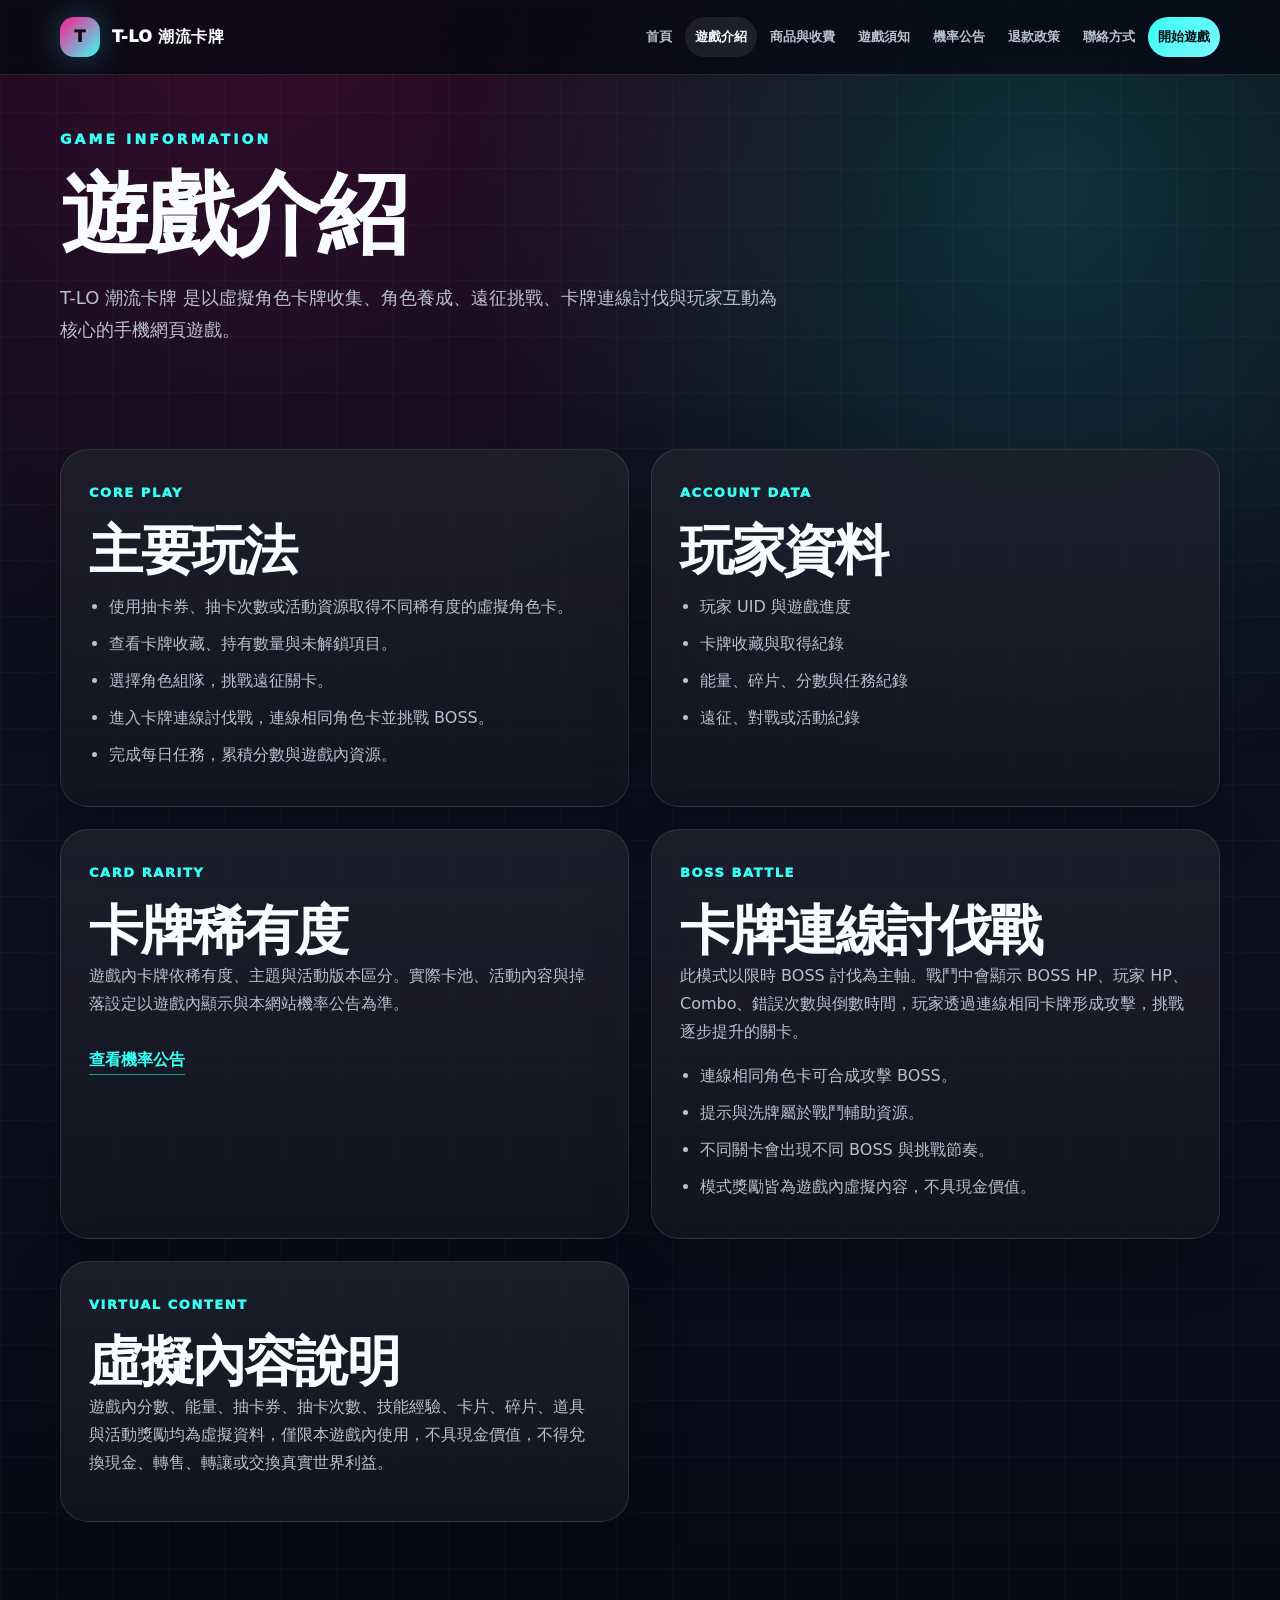
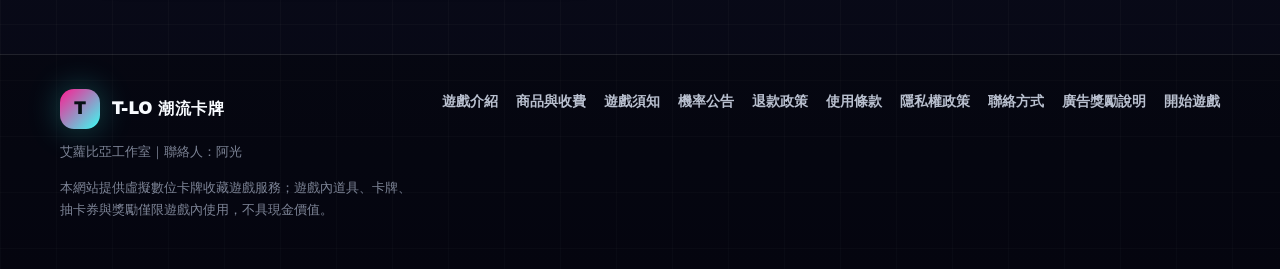
==== commit 99a50b37: "Add files via upload" ====
--- a/about.html
+++ b/about.html
@@ -1,6 +1,29 @@
-<!doctype html><html lang="zh-Hant-TW"><head><meta charset="utf-8"><meta name="viewport" content="width=device-width, initial-scale=1"><title>遊戲介紹｜T-LO 潮流盲盒</title><meta name="description" content="T-LO 潮流盲盒遊戲介紹。"><meta name="theme-color" content="#070814"><link rel="stylesheet" href="assets/styles.css"></head><body><header class="site-header"><div class="container nav"><a class="logo" href="index.html" aria-label="T-LO 潮流盲盒 官方網站首頁"><span class="logo-mark">T</span><span>T-LO 潮流盲盒</span></a><button class="menu-btn" data-menu-button aria-expanded="false" aria-label="開啟選單">選單</button><nav class="nav-links" data-nav-links><a href="index.html">首頁</a>
+<!doctype html>
+<html lang="zh-Hant-TW">
+<head>
+  <meta charset="utf-8">
+  <meta name="viewport" content="width=device-width, initial-scale=1">
+  <meta name="referrer" content="no-referrer">
+  <meta http-equiv="Content-Security-Policy" content="object-src 'none'; base-uri 'self'; upgrade-insecure-requests">
+  <script async src="https://pagead2.googlesyndication.com/pagead/js/adsbygoogle.js?client=ca-pub-7488995057784607" crossorigin="anonymous"></script>
+  <title>遊戲介紹｜T-LO 潮流卡牌</title>
+  <meta name="description" content="T-LO 潮流卡牌 遊戲介紹，包含卡牌收藏、角色養成、遠征挑戰與卡牌連線討伐戰。">
+  <meta name="theme-color" content="#070814">
+  <link rel="stylesheet" href="assets/styles.css">
+  
+</head>
+<body>
+<header class="site-header"><div class="container nav"><a class="logo" href="index.html" aria-label="T-LO 潮流卡牌 官方網站首頁"><span class="logo-mark">T</span><span>T-LO 潮流卡牌</span></a><button class="menu-btn" data-menu-button aria-expanded="false" aria-label="開啟選單">選單</button><nav class="nav-links" data-nav-links><a href="index.html">首頁</a>
 <a href="about.html" aria-current="page">遊戲介紹</a>
-<a href="privacy.html">隱私權政策</a>
-<a href="terms.html">使用條款</a>
+<a href="pricing.html">商品與收費</a>
+<a href="notice.html">遊戲須知</a>
+<a href="probability.html">機率公告</a>
+<a href="refund.html">退款政策</a>
 <a href="contact.html">聯絡方式</a>
-<a href="rewarded-ads.html">廣告獎勵說明</a><a class="nav-cta" href="https://xiaxguang.github.io/tlo-frontend/">開始遊戲</a></nav></div></header><main><section class="page-hero"><div class="container"><div class="kicker">Game Information</div><h1>遊戲介紹</h1><p>T-LO 潮流盲盒 是以卡牌收集與抽卡紀錄為核心的手機網頁遊戲，玩家可透過抽卡、每日任務、遠征挑戰與活動內容累積遊戲進度。</p></div></section><section class="section"><div class="container grid-2"><article class="content-panel"><span class="label">Core Play</span><h2>主要玩法</h2><ul><li>開盒抽卡，取得不同稀有度的角色卡。</li><li>查看卡牌收藏、持有數量與未解鎖項目。</li><li>選擇角色組隊，挑戰遠征關卡。</li><li>完成每日任務，累積分數與遊戲內資源。</li></ul></article><article class="content-panel"><span class="label">Account Data</span><h2>玩家資料</h2><ul><li>抽卡次數</li><li>卡盒進度</li><li>能量</li><li>訓練總分</li><li>技能經驗</li></ul></article><article class="content-panel"><span class="label">Card Rarity</span><h2>卡牌稀有度</h2><p>遊戲內卡牌依稀有度、主題與活動版本區分。實際卡池、活動內容與掉落設定以遊戲內顯示為準。</p></article><article class="content-panel"><span class="label">Notice</span><h2>虛擬內容說明</h2><p>遊戲內分數、能量、抽卡次數、卡片與道具均為虛擬資料，僅限本遊戲內使用，不具現金價值。</p></article></div></section></main><footer class="footer"><div class="container footer-grid"><div><a class="logo" href="index.html"><span class="logo-mark">T</span><span>T-LO 潮流盲盒</span></a><p class="small">艾蘿比亞工作室｜聯絡人：阿光</p><p class="small">遊戲內道具與獎勵僅限本網站遊戲內使用，不具現金價值。</p></div><div class="footer-links"><a href="about.html">遊戲介紹</a><a href="privacy.html">隱私權政策</a><a href="terms.html">使用條款</a><a href="contact.html">聯絡方式</a><a href="rewarded-ads.html">廣告獎勵說明</a><a href="https://xiaxguang.github.io/tlo-frontend/">開始遊戲</a></div></div></footer><script src="assets/site.js"></script></body></html>+<a class="nav-cta" href="https://xiaxguang.github.io/tlo-frontend/">開始遊戲</a></nav></div></header>
+<main><section class="page-hero"><div class="container"><div class="kicker">Game Information</div><h1>遊戲介紹</h1><p>T-LO 潮流卡牌 是以虛擬角色卡牌收集、角色養成、遠征挑戰、卡牌連線討伐與玩家互動為核心的手機網頁遊戲。</p></div></section>
+<section class="section"><div class="container grid-2"><article class="content-panel"><span class="label">Core Play</span><h2>主要玩法</h2><ul><li>使用抽卡券、抽卡次數或活動資源取得不同稀有度的虛擬角色卡。</li><li>查看卡牌收藏、持有數量與未解鎖項目。</li><li>選擇角色組隊，挑戰遠征關卡。</li><li>進入卡牌連線討伐戰，連線相同角色卡並挑戰 BOSS。</li><li>完成每日任務，累積分數與遊戲內資源。</li></ul></article><article class="content-panel"><span class="label">Account Data</span><h2>玩家資料</h2><ul><li>玩家 UID 與遊戲進度</li><li>卡牌收藏與取得紀錄</li><li>能量、碎片、分數與任務紀錄</li><li>遠征、對戰或活動紀錄</li></ul></article><article class="content-panel"><span class="label">Card Rarity</span><h2>卡牌稀有度</h2><p>遊戲內卡牌依稀有度、主題與活動版本區分。實際卡池、活動內容與掉落設定以遊戲內顯示與本網站機率公告為準。</p><a class="text-link" href="probability.html">查看機率公告</a></article><article class="content-panel"><span class="label">Boss Battle</span><h2>卡牌連線討伐戰</h2><p>此模式以限時 BOSS 討伐為主軸。戰鬥中會顯示 BOSS HP、玩家 HP、Combo、錯誤次數與倒數時間，玩家透過連線相同卡牌形成攻擊，挑戰逐步提升的關卡。</p><ul><li>連線相同角色卡可合成攻擊 BOSS。</li><li>提示與洗牌屬於戰鬥輔助資源。</li><li>不同關卡會出現不同 BOSS 與挑戰節奏。</li><li>模式獎勵皆為遊戲內虛擬內容，不具現金價值。</li></ul></article><article class="content-panel"><span class="label">Virtual Content</span><h2>虛擬內容說明</h2><p>遊戲內分數、能量、抽卡券、抽卡次數、技能經驗、卡片、碎片、道具與活動獎勵均為虛擬資料，僅限本遊戲內使用，不具現金價值，不得兌換現金、轉售、轉讓或交換真實世界利益。</p></article></div></section></main>
+<footer class="footer"><div class="container footer-grid"><div><a class="logo" href="index.html"><span class="logo-mark">T</span><span>T-LO 潮流卡牌</span></a><p class="small">艾蘿比亞工作室｜聯絡人：阿光</p><p class="small">本網站提供虛擬數位卡牌收藏遊戲服務；遊戲內道具、卡牌、抽卡券與獎勵僅限遊戲內使用，不具現金價值。</p></div><div class="footer-links"><a href="about.html">遊戲介紹</a><a href="pricing.html">商品與收費</a><a href="notice.html">遊戲須知</a><a href="probability.html">機率公告</a><a href="refund.html">退款政策</a><a href="terms.html">使用條款</a><a href="privacy.html">隱私權政策</a><a href="contact.html">聯絡方式</a><a href="rewarded-ads.html">廣告獎勵說明</a><a href="https://xiaxguang.github.io/tlo-frontend/">開始遊戲</a></div></div></footer>
+<script src="assets/site.js"></script>
+</body>
+</html>
--- a/assets/styles.css
+++ b/assets/styles.css
@@ -1,2 +1,18 @@
 
-:root{--bg:#070814;--panel:rgba(17,20,38,.78);--line:rgba(74,255,245,.28);--soft:rgba(255,255,255,.11);--cyan:#38fff3;--pink:#ff1b91;--gold:#f7c65f;--text:#f8fbff;--muted:#b9c0cf;--quiet:#7d8496;--radius:28px;--shadow:0 30px 90px rgba(0,0,0,.45);--max:1160px}*{box-sizing:border-box}html{scroll-behavior:smooth}body{margin:0;color:var(--text);font-family:"Noto Sans TC","PingFang TC","Microsoft JhengHei",system-ui,-apple-system,"Segoe UI",sans-serif;background:linear-gradient(rgba(255,255,255,.025) 1px,transparent 1px),linear-gradient(90deg,rgba(255,255,255,.025) 1px,transparent 1px),radial-gradient(circle at 20% 0%,rgba(255,27,145,.18),transparent 32%),radial-gradient(circle at 82% 10%,rgba(56,255,243,.16),transparent 30%),linear-gradient(180deg,#080915 0%,#0e1022 48%,#060713 100%);background-size:56px 56px,56px 56px,auto,auto,auto;line-height:1.75;min-height:100vh}a{color:inherit;text-decoration:none}img{max-width:100%;display:block}p{color:var(--muted);margin:0 0 1em}.container{width:min(var(--max),calc(100% - 40px));margin:0 auto}.site-header{position:sticky;top:0;z-index:100;background:rgba(7,8,20,.78);backdrop-filter:blur(18px);border-bottom:1px solid var(--soft)}.nav{min-height:74px;display:flex;justify-content:space-between;align-items:center;gap:16px}.logo{display:inline-flex;align-items:center;gap:12px;font-weight:950;letter-spacing:.03em}.logo-mark{width:40px;height:40px;border-radius:14px;background:linear-gradient(135deg,var(--pink),var(--cyan));display:grid;place-items:center;color:#061014;font-weight:950;box-shadow:0 0 32px rgba(56,255,243,.28)}.nav-links{display:flex;align-items:center;gap:4px;color:var(--muted);font-size:14px;font-weight:700}.nav-links a{padding:10px 12px;border-radius:999px}.nav-links a:hover,.nav-links a[aria-current=page]{color:var(--text);background:rgba(255,255,255,.08)}.nav-cta{color:#061014!important;background:linear-gradient(135deg,var(--cyan),#7cf7ff)!important}.menu-btn{display:none;border:1px solid var(--line);color:var(--text);background:rgba(255,255,255,.06);border-radius:14px;padding:9px 13px;font-weight:900}.hero{padding:76px 0 52px;overflow:hidden}.hero-grid{display:grid;grid-template-columns:1.05fr .95fr;gap:46px;align-items:center}.kicker{color:var(--cyan);font-size:14px;line-height:1.2;font-weight:950;letter-spacing:.22em;text-transform:uppercase}h1,h2,h3{margin:0;letter-spacing:-.045em;line-height:1.12}h1{margin-top:16px;font-size:clamp(48px,7vw,92px)}h2{font-size:clamp(32px,4.4vw,54px)}h3{font-size:24px}.hero-lead{margin-top:22px;max-width:620px;font-size:clamp(17px,2.2vw,22px);color:#d9deea}.actions{display:flex;flex-wrap:wrap;gap:14px;margin-top:30px}.btn{min-height:52px;display:inline-flex;align-items:center;justify-content:center;padding:13px 22px;border-radius:999px;font-weight:950;border:1px solid transparent;transition:.18s}.btn:hover{transform:translateY(-2px);filter:brightness(1.06)}.btn-primary{background:linear-gradient(135deg,var(--pink),#c800ff 46%,var(--cyan));color:#fff;box-shadow:0 0 38px rgba(255,27,145,.22),0 0 28px rgba(56,255,243,.14)}.btn-secondary{border-color:var(--line);background:rgba(255,255,255,.05)}.hero-meta{display:flex;gap:18px;flex-wrap:wrap;margin-top:26px;color:var(--quiet);font-size:14px}.hero-showcase{position:relative;min-height:650px}.glow-panel{position:absolute;inset:62px 20px 80px 70px;border-radius:46px;background:radial-gradient(circle at 20% 20%,rgba(255,27,145,.42),transparent 38%),radial-gradient(circle at 90% 18%,rgba(56,255,243,.30),transparent 34%),linear-gradient(150deg,rgba(255,255,255,.09),rgba(255,255,255,.02));border:1px solid var(--line);box-shadow:0 0 80px rgba(56,255,243,.14)}.phone{width:min(330px,72vw);margin-left:auto;position:relative;z-index:2;border-radius:40px;padding:10px;background:linear-gradient(180deg,rgba(255,255,255,.18),rgba(255,255,255,.04));box-shadow:var(--shadow);border:1px solid rgba(255,255,255,.16)}.phone img{border-radius:30px;border:1px solid rgba(255,255,255,.12)}.card-stack{position:absolute;left:2%;bottom:0;width:min(360px,70vw);display:grid;grid-template-columns:repeat(3,1fr);gap:10px;align-items:end;z-index:4;transform:rotate(-2deg)}.card-stack figure,.gallery-card{margin:0;border-radius:18px;overflow:hidden;background:#090b15;border:1px solid rgba(255,255,255,.14);box-shadow:0 20px 50px rgba(0,0,0,.42)}.card-stack figure:nth-child(1){transform:translateY(22px) rotate(-5deg)}.card-stack figure:nth-child(2){transform:translateY(0) scale(1.08);z-index:3}.card-stack figure:nth-child(3){transform:translateY(28px) rotate(5deg)}.section{padding:68px 0}.section-head{display:flex;justify-content:space-between;gap:24px;align-items:end;margin-bottom:28px}.section-head p{max-width:560px;margin:0}.grid-3{display:grid;grid-template-columns:repeat(3,1fr);gap:18px}.grid-2{display:grid;grid-template-columns:repeat(2,1fr);gap:22px}.feature-card,.content-panel,.contact-card{border:1px solid var(--soft);background:linear-gradient(180deg,rgba(255,255,255,.075),rgba(255,255,255,.035)),rgba(10,12,25,.8);border-radius:var(--radius);box-shadow:0 20px 60px rgba(0,0,0,.22)}.feature-card{padding:24px;min-height:210px}.label{display:inline-flex;color:var(--cyan);font-size:13px;letter-spacing:.12em;font-weight:950;text-transform:uppercase;margin-bottom:16px}.screens{display:grid;grid-template-columns:repeat(4,1fr);gap:16px;align-items:start}.screen-shot{margin:0;border-radius:28px;overflow:hidden;border:1px solid rgba(255,255,255,.14);background:#111426;box-shadow:0 20px 60px rgba(0,0,0,.35)}.screen-shot:nth-child(even){margin-top:36px}.card-gallery{display:grid;grid-template-columns:1fr 1.08fr 1fr;gap:16px;align-items:center}.gallery-card{position:relative;border-radius:26px}.gallery-card.primary{transform:scale(1.05);border-color:rgba(247,198,95,.48);box-shadow:0 28px 90px rgba(247,198,95,.13),0 28px 70px rgba(0,0,0,.42)}.gallery-card figcaption{position:absolute;left:14px;right:14px;bottom:14px;padding:10px 12px;border-radius:16px;background:rgba(7,8,20,.72);backdrop-filter:blur(10px);font-weight:900;display:flex;justify-content:space-between;gap:10px}.content-panel{padding:28px}.content-panel ul,.content-panel ol{margin:12px 0 0;padding-left:1.25em;color:var(--muted)}.content-panel li{margin:0 0 9px}.page-hero{padding:56px 0 18px}.page-hero p{max-width:720px;margin-top:18px;font-size:18px}.policy h2{font-size:30px;margin:34px 0 12px}.policy h2:first-child{margin-top:0}.policy ul{color:var(--muted);padding-left:1.25em}.contact-list{display:grid;gap:14px}.contact-item{display:flex;justify-content:space-between;gap:18px;padding:16px;border-radius:20px;background:rgba(255,255,255,.05);border:1px solid var(--soft)}.contact-item span:first-child{color:var(--quiet)}.contact-item a,.contact-item strong{color:var(--text);font-weight:900;overflow-wrap:anywhere}.notice{color:var(--muted);border-left:4px solid var(--cyan);padding:18px 18px 18px 20px;background:rgba(56,255,243,.07);border-radius:0 18px 18px 0}.footer{margin-top:64px;border-top:1px solid var(--soft);background:rgba(0,0,0,.22)}.footer-grid{display:grid;grid-template-columns:1fr auto;gap:28px;padding:34px 0;align-items:start}.footer-links{display:flex;flex-wrap:wrap;justify-content:flex-end;gap:12px 18px;color:var(--muted);font-size:14px;font-weight:700}.small{color:var(--quiet);font-size:13px;margin-top:12px}@media(max-width:980px){.hero-grid,.grid-2{grid-template-columns:1fr}.hero-showcase{min-height:620px}.phone{margin:0 auto}.card-stack{left:50%;transform:translateX(-50%) rotate(-2deg)}.grid-3{grid-template-columns:1fr}.screens{grid-template-columns:repeat(2,1fr)}.section-head{align-items:start;flex-direction:column}}@media(max-width:760px){.menu-btn{display:inline-flex}.nav-links{display:none;position:absolute;left:20px;right:20px;top:82px;padding:14px;flex-direction:column;align-items:stretch;border-radius:24px;background:rgba(7,8,20,.96);border:1px solid var(--soft);box-shadow:var(--shadow)}.nav-links.is-open{display:flex}.nav-links a{width:100%}.hero{padding-top:54px}.card-gallery{grid-template-columns:1fr}.gallery-card.primary{transform:none}.screens{gap:12px}.screen-shot{border-radius:20px}.screen-shot:nth-child(even){margin-top:18px}.footer-grid{grid-template-columns:1fr}.footer-links{justify-content:flex-start}}@media(max-width:520px){.container{width:min(100% - 28px,var(--max))}.actions .btn{width:100%}.hero-showcase{min-height:540px}.phone{width:min(285px,76vw)}.card-stack{width:min(310px,88vw);gap:8px}.section{padding:50px 0}.contact-item{flex-direction:column;gap:4px}}
+:root{--bg:#070814;--panel:rgba(17,20,38,.78);--line:rgba(74,255,245,.28);--soft:rgba(255,255,255,.11);--cyan:#38fff3;--pink:#ff1b91;--gold:#f7c65f;--text:#f8fbff;--muted:#b9c0cf;--quiet:#7d8496;--radius:28px;--shadow:0 30px 90px rgba(0,0,0,.45);--max:1160px}*{box-sizing:border-box}html{scroll-behavior:smooth}body{margin:0;color:var(--text);font-family:"Noto Sans TC","PingFang TC","Microsoft JhengHei",system-ui,-apple-system,"Segoe UI",sans-serif;background:linear-gradient(rgba(255,255,255,.025) 1px,transparent 1px),linear-gradient(90deg,rgba(255,255,255,.025) 1px,transparent 1px),radial-gradient(circle at 20% 0%,rgba(255,27,145,.18),transparent 32%),radial-gradient(circle at 82% 10%,rgba(56,255,243,.16),transparent 30%),linear-gradient(180deg,#080915 0%,#0e1022 48%,#060713 100%);background-size:56px 56px,56px 56px,auto,auto,auto;line-height:1.75;min-height:100vh}a{color:inherit;text-decoration:none}img{max-width:100%;display:block}p{color:var(--muted);margin:0 0 1em}.container{width:min(var(--max),calc(100% - 40px));margin:0 auto}.site-header{position:sticky;top:0;z-index:100;background:rgba(7,8,20,.78);backdrop-filter:blur(18px);border-bottom:1px solid var(--soft)}.nav{min-height:74px;display:flex;justify-content:space-between;align-items:center;gap:16px}.logo{display:inline-flex;align-items:center;gap:12px;font-weight:950;letter-spacing:.03em}.logo-mark{width:40px;height:40px;border-radius:14px;background:linear-gradient(135deg,var(--pink),var(--cyan));display:grid;place-items:center;color:#061014;font-weight:950;box-shadow:0 0 32px rgba(56,255,243,.28)}.nav-links{display:flex;align-items:center;gap:3px;color:var(--muted);font-size:13px;font-weight:800;flex-wrap:wrap;justify-content:flex-end}.nav-links a{padding:9px 10px;border-radius:999px}.nav-links a:hover,.nav-links a[aria-current=page]{color:var(--text);background:rgba(255,255,255,.08)}.nav-cta{color:#061014!important;background:linear-gradient(135deg,var(--cyan),#7cf7ff)!important}.menu-btn{display:none;border:1px solid var(--line);color:var(--text);background:rgba(255,255,255,.06);border-radius:14px;padding:9px 13px;font-weight:900}.hero{padding:76px 0 52px;overflow:hidden}.hero-grid{display:grid;grid-template-columns:1.05fr .95fr;gap:46px;align-items:center}.kicker{color:var(--cyan);font-size:14px;line-height:1.2;font-weight:950;letter-spacing:.22em;text-transform:uppercase}h1,h2,h3{margin:0;letter-spacing:-.045em;line-height:1.12}h1{margin-top:16px;font-size:clamp(48px,7vw,92px)}h2{font-size:clamp(32px,4.4vw,54px)}h3{font-size:24px}.hero-lead{margin-top:22px;max-width:620px;font-size:clamp(17px,2.2vw,22px);color:#d9deea}.actions{display:flex;flex-wrap:wrap;gap:14px;margin-top:30px}.btn{min-height:52px;display:inline-flex;align-items:center;justify-content:center;padding:13px 22px;border-radius:999px;font-weight:950;border:1px solid transparent;transition:.18s}.btn:hover{transform:translateY(-2px);filter:brightness(1.06)}.btn-primary{background:linear-gradient(135deg,var(--pink),#c800ff 46%,var(--cyan));color:#fff;box-shadow:0 0 38px rgba(255,27,145,.22),0 0 28px rgba(56,255,243,.14)}.btn-secondary{border-color:var(--line);background:rgba(255,255,255,.05)}.hero-meta{display:flex;gap:18px;flex-wrap:wrap;margin-top:26px;color:var(--quiet);font-size:14px}.hero-showcase{position:relative;min-height:650px}.glow-panel{position:absolute;inset:62px 20px 80px 70px;border-radius:46px;background:radial-gradient(circle at 20% 20%,rgba(255,27,145,.42),transparent 38%),radial-gradient(circle at 90% 18%,rgba(56,255,243,.30),transparent 34%),linear-gradient(150deg,rgba(255,255,255,.09),rgba(255,255,255,.02));border:1px solid var(--line);box-shadow:0 0 80px rgba(56,255,243,.14)}.phone{width:min(330px,72vw);margin-left:auto;position:relative;z-index:2;border-radius:40px;padding:10px;background:linear-gradient(180deg,rgba(255,255,255,.18),rgba(255,255,255,.04));box-shadow:var(--shadow);border:1px solid rgba(255,255,255,.16)}.phone img{border-radius:30px;border:1px solid rgba(255,255,255,.12)}.card-stack{position:absolute;left:2%;bottom:0;width:min(360px,70vw);display:grid;grid-template-columns:repeat(3,1fr);gap:10px;align-items:end;z-index:4;transform:rotate(-2deg)}.card-stack figure,.gallery-card{margin:0;border-radius:18px;overflow:hidden;background:#090b15;border:1px solid rgba(255,255,255,.14);box-shadow:0 20px 50px rgba(0,0,0,.42)}.card-stack figure:nth-child(1){transform:translateY(22px) rotate(-5deg)}.card-stack figure:nth-child(2){transform:translateY(0) scale(1.08);z-index:3}.card-stack figure:nth-child(3){transform:translateY(28px) rotate(5deg)}.section{padding:68px 0}.section-head{display:flex;justify-content:space-between;gap:24px;align-items:end;margin-bottom:28px}.section-head p{max-width:560px;margin:0}.grid-3{display:grid;grid-template-columns:repeat(3,1fr);gap:18px}.grid-2{display:grid;grid-template-columns:repeat(2,1fr);gap:22px}.feature-card,.content-panel,.contact-card{border:1px solid var(--soft);background:linear-gradient(180deg,rgba(255,255,255,.075),rgba(255,255,255,.035)),rgba(10,12,25,.8);border-radius:var(--radius);box-shadow:0 20px 60px rgba(0,0,0,.22)}.feature-card{padding:24px;min-height:210px}.label{display:inline-flex;color:var(--cyan);font-size:13px;letter-spacing:.12em;font-weight:950;text-transform:uppercase;margin-bottom:16px}.screens{display:grid;grid-template-columns:repeat(4,1fr);gap:16px;align-items:start}.screen-shot{margin:0;border-radius:28px;overflow:hidden;border:1px solid rgba(255,255,255,.14);background:#111426;box-shadow:0 20px 60px rgba(0,0,0,.35)}.screen-shot:nth-child(even){margin-top:36px}.card-gallery{display:grid;grid-template-columns:1fr 1.08fr 1fr;gap:16px;align-items:center}.gallery-card{position:relative;border-radius:26px}.gallery-card.primary{transform:scale(1.05);border-color:rgba(247,198,95,.48);box-shadow:0 28px 90px rgba(247,198,95,.13),0 28px 70px rgba(0,0,0,.42)}.gallery-card figcaption{position:absolute;left:14px;right:14px;bottom:14px;padding:10px 12px;border-radius:16px;background:rgba(7,8,20,.72);backdrop-filter:blur(10px);font-weight:900;display:flex;justify-content:space-between;gap:10px}.content-panel{padding:28px}.content-panel ul,.content-panel ol{margin:12px 0 0;padding-left:1.25em;color:var(--muted)}.content-panel li{margin:0 0 9px}.page-hero{padding:56px 0 18px}.page-hero p{max-width:720px;margin-top:18px;font-size:18px}.policy h2{font-size:30px;margin:34px 0 12px}.policy h2:first-child{margin-top:0}.policy ul{color:var(--muted);padding-left:1.25em}.contact-list{display:grid;gap:14px}.contact-item{display:flex;justify-content:space-between;gap:18px;padding:16px;border-radius:20px;background:rgba(255,255,255,.05);border:1px solid var(--soft)}.contact-item span:first-child{color:var(--quiet)}.contact-item a,.contact-item strong{color:var(--text);font-weight:900;overflow-wrap:anywhere}.notice{color:var(--muted);border-left:4px solid var(--cyan);padding:18px 18px 18px 20px;background:rgba(56,255,243,.07);border-radius:0 18px 18px 0}.footer{margin-top:64px;border-top:1px solid var(--soft);background:rgba(0,0,0,.22)}.footer-grid{display:grid;grid-template-columns:1fr auto;gap:28px;padding:34px 0;align-items:start}.footer-links{display:flex;flex-wrap:wrap;justify-content:flex-end;gap:12px 18px;color:var(--muted);font-size:14px;font-weight:700}.small{color:var(--quiet);font-size:13px;margin-top:12px}@media(max-width:980px){.hero-grid,.grid-2{grid-template-columns:1fr}.hero-showcase{min-height:620px}.phone{margin:0 auto}.card-stack{left:50%;transform:translateX(-50%) rotate(-2deg)}.grid-3{grid-template-columns:1fr}.screens{grid-template-columns:repeat(2,1fr)}.section-head{align-items:start;flex-direction:column}}@media(max-width:1080px){.menu-btn{display:inline-flex}.nav-links{display:none;position:absolute;left:20px;right:20px;top:82px;padding:14px;flex-direction:column;align-items:stretch;border-radius:24px;background:rgba(7,8,20,.96);border:1px solid var(--soft);box-shadow:var(--shadow)}.nav-links.is-open{display:flex}.nav-links a{width:100%}.hero{padding-top:54px}.card-gallery{grid-template-columns:1fr}.gallery-card.primary{transform:none}.screens{gap:12px}.screen-shot{border-radius:20px}.screen-shot:nth-child(even){margin-top:18px}.footer-grid{grid-template-columns:1fr}.footer-links{justify-content:flex-start}}@media(max-width:760px){.nav{min-height:70px}.nav-links{top:78px}.logo span:last-child{max-width:190px;white-space:nowrap;overflow:hidden;text-overflow:ellipsis}}@media(max-width:520px){.container{width:min(100% - 28px,var(--max))}.actions .btn{width:100%}.hero-showcase{min-height:540px}.phone{width:min(285px,76vw)}.card-stack{width:min(310px,88vw);gap:8px}.section{padding:50px 0}.contact-item{flex-direction:column;gap:4px}}
+
+.table-wrap{overflow-x:auto;margin:18px 0 22px;border:1px solid var(--soft);border-radius:22px;background:rgba(255,255,255,.035)}
+.policy-table{width:100%;min-width:650px;border-collapse:collapse;color:var(--muted);font-size:15px}
+.policy-table th,.policy-table td{padding:14px 16px;text-align:left;border-bottom:1px solid var(--soft);vertical-align:top}
+.policy-table th{color:var(--text);font-weight:950;background:rgba(255,255,255,.06)}
+.policy-table tr:last-child td{border-bottom:0}
+.text-link{display:inline-flex;margin-top:12px;color:var(--cyan);font-weight:950;text-decoration:none;border-bottom:1px solid rgba(56,255,243,.55)}
+.policy a,.content-panel a{color:var(--cyan);font-weight:900}
+.policy .notice{margin:18px 0;color:var(--muted)}
+
+
+.grid-4{display:grid;grid-template-columns:repeat(4,1fr);gap:18px}
+.mode-card{display:grid;grid-template-columns:1.05fr .72fr;gap:28px;align-items:center;padding:26px;border:1px solid var(--soft);border-radius:calc(var(--radius) + 10px);background:radial-gradient(circle at 10% 10%,rgba(255,27,145,.18),transparent 34%),radial-gradient(circle at 92% 0%,rgba(56,255,243,.16),transparent 32%),linear-gradient(180deg,rgba(255,255,255,.075),rgba(255,255,255,.035)),rgba(10,12,25,.86);box-shadow:0 24px 80px rgba(0,0,0,.28)}
+.mode-copy p{font-size:17px;color:#d9deea;max-width:680px}.mode-points{display:grid;grid-template-columns:repeat(2,1fr);gap:14px;margin-top:22px}.mode-points div{padding:16px;border:1px solid var(--soft);border-radius:20px;background:rgba(255,255,255,.045)}.mode-points strong{display:block;color:var(--text);font-size:16px;margin-bottom:5px}.mode-points span{display:block;color:var(--muted);font-size:14px;line-height:1.65}.mode-screen{margin:0;border-radius:30px;overflow:hidden;border:1px solid rgba(255,255,255,.16);background:#090b15;box-shadow:0 28px 80px rgba(0,0,0,.42)}.mode-screen img{width:100%;height:auto}
+@media(max-width:980px){.grid-4,.mode-card{grid-template-columns:1fr}.mode-points{grid-template-columns:1fr}.mode-screen{max-width:430px;margin:0 auto}}
+@media(max-width:520px){.mode-card{padding:18px;border-radius:28px}.mode-points div{padding:14px}}
